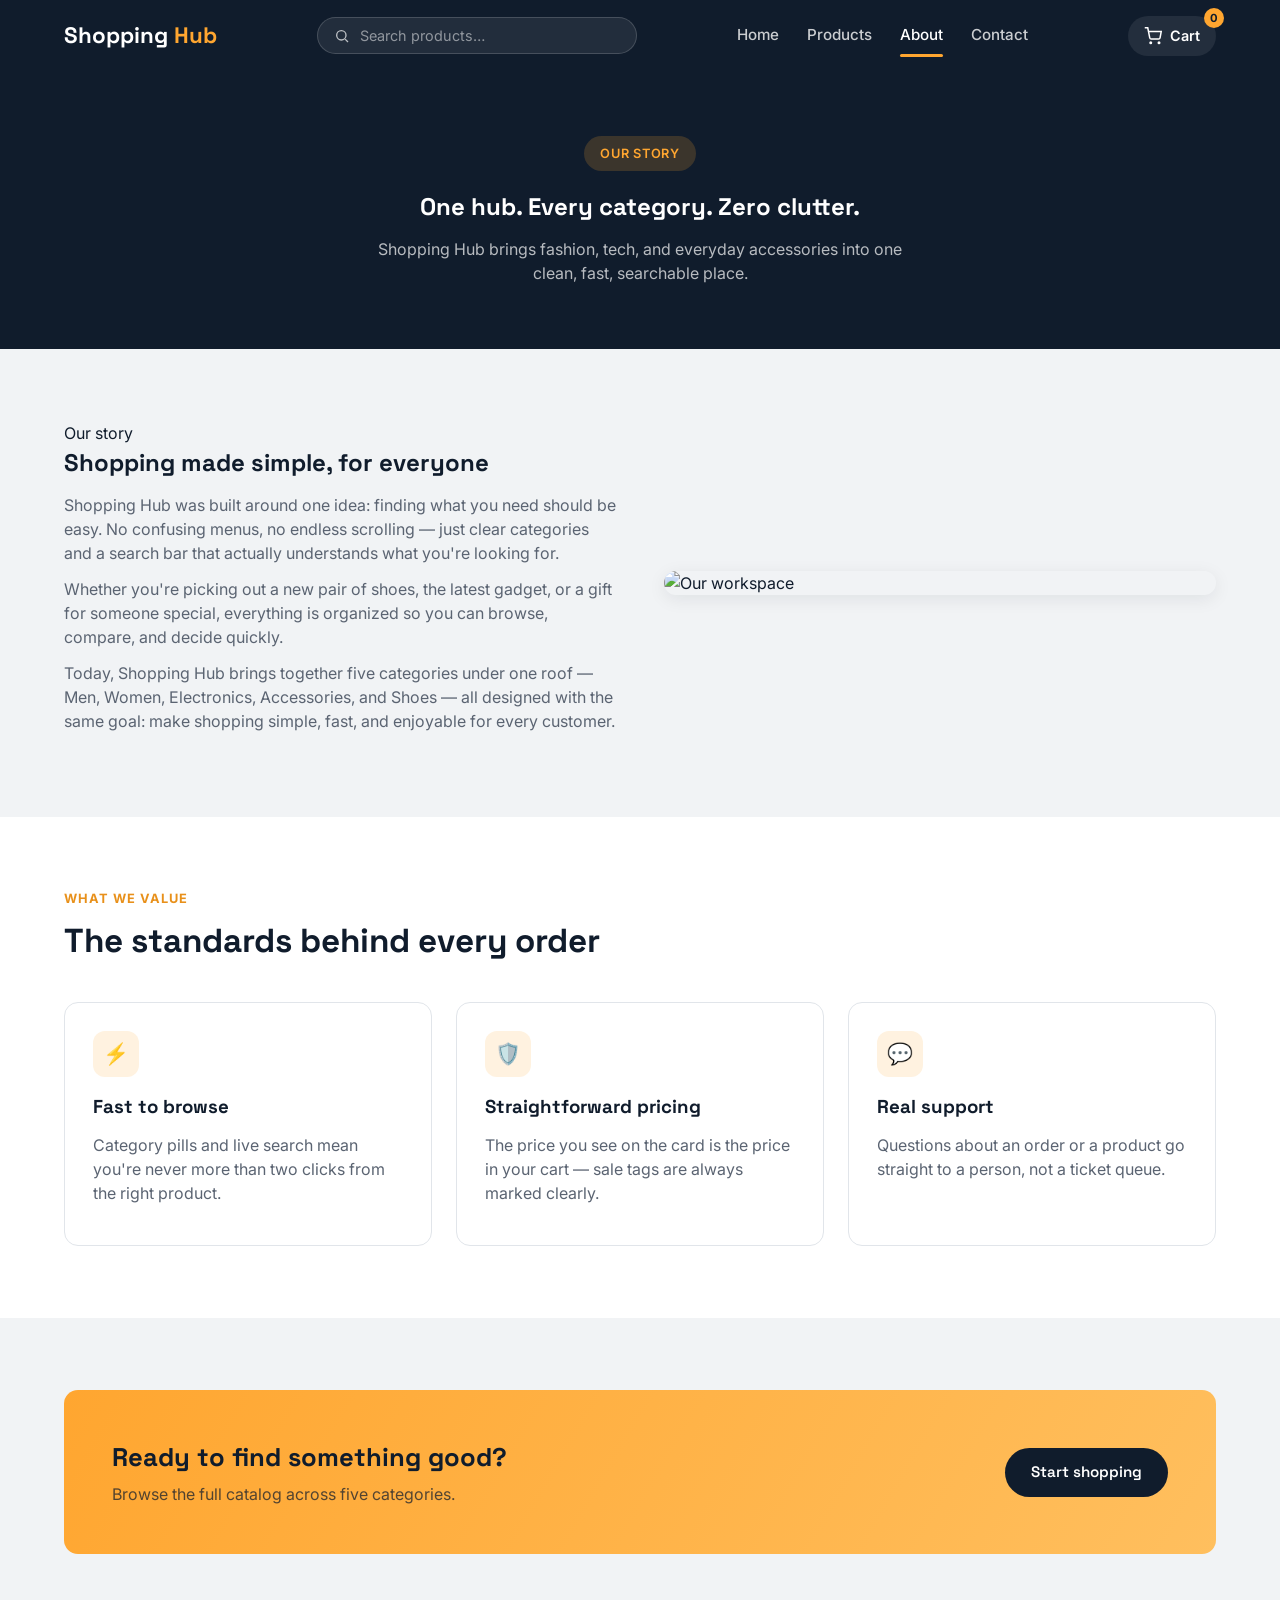
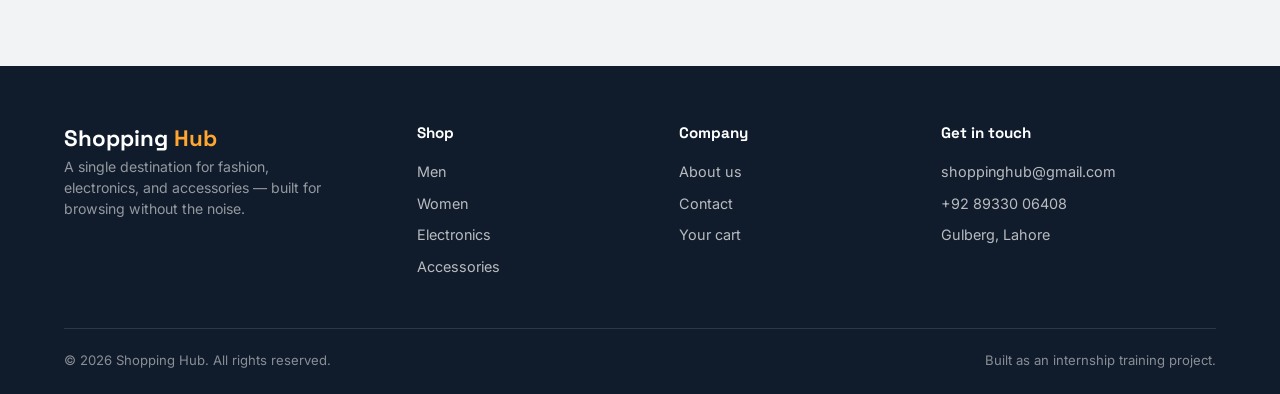
==== about.html @ f4cd49aa "Add files via upload" ====
<!DOCTYPE html>
<html lang="en">
<head>
<meta charset="UTF-8">
<meta name="viewport" content="width=device-width, initial-scale=1.0">
<title>About Us — Shopping Hub</title>
<link rel="stylesheet" href="main.css">
</head>
<body>

<header class="site-header">
  <div class="nav-top container">
    <a href="index.html" class="logo">Shopping<span>Hub</span></a>

    <div class="nav-search">
      <button type="button" id="header-search-btn" aria-label="Search">
        <svg width="16" height="16" viewBox="0 0 24 24" fill="none" stroke="currentColor" stroke-width="2"><circle cx="11" cy="11" r="7"/><path d="m21 21-4.3-4.3"/></svg>
      </button>
      <input type="text" id="header-search" placeholder="Search products…">
    </div>

    <nav class="nav-links js-nav-links">
      <a href="index.html">Home</a>
      <a href="products.html">Products</a>
      <a href="about.html" class="active">About</a>
      <a href="contact.html">Contact</a>
    </nav>

    <div class="nav-actions">
      <a href="cart.html" class="cart-link">
        <svg width="18" height="18" viewBox="0 0 24 24" fill="none" stroke="currentColor" stroke-width="2"><circle cx="9" cy="21" r="1"/><circle cx="20" cy="21" r="1"/><path d="M1 1h4l2.68 13.39a2 2 0 0 0 2 1.61h9.72a2 2 0 0 0 2-1.61L23 6H6"/></svg>
        <span class="cart-text">Cart</span>
        <span class="cart-badge js-cart-count">0</span>
      </a>
      <button class="nav-toggle js-nav-toggle" aria-label="Toggle menu" aria-expanded="false">☰</button>
    </div>
  </div>
</header>

<section class="about-hero">
  <div class="container">
    <span class="eyebrow" style="background:rgba(255,166,48,0.18);">Our story</span>
    <h1>One hub. Every category. Zero clutter.</h1>
    <p>Shopping Hub brings fashion, tech, and everyday accessories into one clean, fast, searchable place.</p>
  </div>
</section>

<section>
  <div class="container">
    <div class="story-block">
      <div>
        <span class="tag">Our story</span>
        <h2>Shopping made simple, for everyone</h2>
        <p>Shopping Hub was built around one idea: finding what you need should be easy. No confusing menus, no endless scrolling — just clear categories and a search bar that actually understands what you're looking for.</p>
        <p>Whether you're picking out a new pair of shoes, the latest gadget, or a gift for someone special, everything is organized so you can browse, compare, and decide quickly.</p>
        <p>Today, Shopping Hub brings together five categories under one roof — Men, Women, Electronics, Accessories, and Shoes — all designed with the same goal: make shopping simple, fast, and enjoyable for every customer.</p>
      </div>
      <img src="images/about.jpg" alt="Our workspace">
    </div>
  </div>
</section>

<section class="section-alt">
  <div class="container">
    <div class="section-head">
      <div>
        <span class="tag">What we value</span>
        <h2>The standards behind every order</h2>
      </div>
    </div>
    <div class="value-grid">
      <div class="value-card">
        <div class="icon">⚡</div>
        <h3>Fast to browse</h3>
        <p>Category pills and live search mean you're never more than two clicks from the right product.</p>
      </div>
      <div class="value-card">
        <div class="icon">🛡️</div>
        <h3>Straightforward pricing</h3>
        <p>The price you see on the card is the price in your cart — sale tags are always marked clearly.</p>
      </div>
      <div class="value-card">
        <div class="icon">💬</div>
        <h3>Real support</h3>
        <p>Questions about an order or a product go straight to a person, not a ticket queue.</p>
      </div>
    </div>
  </div>
</section>

<section>
  <div class="container">
    <div class="cta-band">
      <div>
        <h2>Ready to find something good?</h2>
        <p>Browse the full catalog across five categories.</p>
      </div>
      <a href="products.html" class="btn btn-dark">Start shopping</a>
    </div>
  </div>
</section>

<footer class="site-footer">
  <div class="container">
    <div class="footer-grid">
      <div class="footer-brand">
        <a href="index.html" class="logo">Shopping<span>Hub</span></a>
        <p>A single destination for fashion, electronics, and accessories — built for browsing without the noise.</p>
      </div>
      <div>
        <h4>Shop</h4>
        <ul>
          <li><a href="products.html?cat=Men">Men</a></li>
          <li><a href="products.html?cat=Women">Women</a></li>
          <li><a href="products.html?cat=Electronics">Electronics</a></li>
          <li><a href="products.html?cat=Accessories">Accessories</a></li>
        </ul>
      </div>
      <div>
        <h4>Company</h4>
        <ul>
          <li><a href="about.html">About us</a></li>
          <li><a href="contact.html">Contact</a></li>
          <li><a href="cart.html">Your cart</a></li>
        </ul>
      </div>
      <div>
        <h4>Get in touch</h4>
        <ul>
          <li>shoppinghub@gmail.com</li>
          <li>+92 89330 06408</li>
          <li>Gulberg, Lahore</li>
        </ul>
      </div>
    </div>
    <div class="footer-bottom">
      <span>© 2026 Shopping Hub. All rights reserved.</span>
      <span>Built as an internship training project.</span>
    </div>
  </div>
</footer>

<script src="main.js"></script>
</body>
</html>
---- main.css ----
/* Shopping Hub - main stylesheet
   Theme: Navy + Amber */

@import url('https://fonts.googleapis.com/css2?family=Space+Grotesk:wght@500;600;700&family=Inter:wght@400;500;600;700&display=swap');

:root{
  /* Color tokens */
  --ink:        #101C2C;
  --ink-soft:   #1C2C42;
  --amber:      #FFA630;
  --amber-dark: #E8901A;
  --emerald:    #1F8A70;
  --paper:      #F1F3F5;
  --card:       #FFFFFF;
  --slate:      #5B6472;
  --slate-light:#8A93A0;
  --line:       #E1E5EA;
  --danger:     #E14848;

  /* Type */
  --font-display: 'Space Grotesk', sans-serif;
  --font-body: 'Inter', sans-serif;

  /* Layout */
  --radius: 14px;
  --radius-sm: 8px;
  --shadow: 0 4px 18px rgba(16, 28, 44, 0.08);
  --shadow-lift: 0 12px 30px rgba(16, 28, 44, 0.14);
  --maxw: 1200px;
}

*, *::before, *::after{ box-sizing: border-box; }

html{ scroll-behavior: smooth; }
html, body{ overflow-x: hidden; width: 100%; }

body{
  margin: 0;
  font-family: var(--font-body);
  background: var(--paper);
  color: var(--ink);
  line-height: 1.5;
  -webkit-font-smoothing: antialiased;
}

img{ max-width: 100%; display: block; }
a{ text-decoration: none; color: inherit; }
ul{ list-style: none; margin: 0; padding: 0; }
button{ font-family: inherit; cursor: pointer; }

.container{
  max-width: var(--maxw);
  margin: 0 auto;
  padding: 0 24px;
}

h1, h2, h3, h4{
  font-family: var(--font-display);
  font-weight: 700;
  margin: 0 0 12px;
  color: var(--ink);
}

p{ margin: 0 0 12px; color: var(--slate); }

:focus-visible{
  outline: 3px solid var(--amber);
  outline-offset: 2px;
}

@media (prefers-reduced-motion: reduce){
  *{ animation: none !important; transition: none !important; }
}

/* Buttons */
.btn{
  display: inline-flex;
  align-items: center;
  justify-content: center;
  gap: 8px;
  padding: 13px 26px;
  border-radius: 999px;
  border: none;
  font-family: var(--font-display);
  font-weight: 600;
  font-size: 0.95rem;
  transition: transform 0.15s ease, box-shadow 0.15s ease, background 0.15s ease;
}
.btn-primary{ background: var(--amber); color: var(--ink); }
.btn-primary:hover{ background: var(--amber-dark); transform: translateY(-2px); box-shadow: var(--shadow-lift); }
.btn-dark{ background: var(--ink); color: #fff; }
.btn-dark:hover{ background: var(--ink-soft); transform: translateY(-2px); box-shadow: var(--shadow-lift); }
.btn-outline{ background: transparent; border: 2px solid var(--ink); color: var(--ink); }
.btn-outline:hover{ background: var(--ink); color: #fff; }
.btn-block{ width: 100%; }
.btn:disabled{ opacity: 0.5; cursor: not-allowed; transform: none !important; }

/* Header / nav */
.site-header{ position: sticky; top: 0; z-index: 100; background: var(--ink); color: #fff; }
.nav-top{ display: flex; align-items: center; justify-content: space-between; padding: 16px 24px; gap: 24px; }
.logo{ font-family: var(--font-display); font-weight: 700; font-size: 1.4rem; color: #fff; display: flex; align-items: center; gap: 6px; white-space: nowrap; }
.logo span{ color: var(--amber); }

.nav-links{ display: flex; gap: 28px; font-weight: 500; font-size: 0.95rem; }
.nav-links a{ color: rgba(255,255,255,0.78); position: relative; padding: 4px 0; transition: color 0.15s ease; }
.nav-links a:hover, .nav-links a.active{ color: #fff; }
.nav-links a.active::after{ content: ''; position: absolute; left: 0; right: 0; bottom: -6px; height: 3px; border-radius: 3px; background: var(--amber); }

.nav-search{ display: flex; align-items: center; background: rgba(255,255,255,0.08); border: 1px solid rgba(255,255,255,0.16); border-radius: 999px; padding: 8px 16px; gap: 8px; flex: 1; max-width: 320px; }
.nav-search input{ background: transparent; border: none; outline: none; color: #fff; font-family: var(--font-body); font-size: 0.9rem; width: 100%; }
.nav-search input::placeholder{ color: rgba(255,255,255,0.5); }
.nav-search svg{ flex-shrink: 0; opacity: 0.7; }
.nav-search button{ background: none; border: none; padding: 0; display: flex; align-items: center; color: #fff; transition: opacity 0.15s ease; }
.nav-search button:hover svg{ opacity: 1; }
.nav-search button:hover{ opacity: 1; }

.nav-actions{ display: flex; align-items: center; gap: 18px; }
.cart-link{ position: relative; display: flex; align-items: center; gap: 8px; background: rgba(255,255,255,0.08); padding: 9px 16px; border-radius: 999px; font-weight: 600; font-size: 0.9rem; transition: background 0.15s ease; }
.cart-link:hover{ background: rgba(255,255,255,0.16); }
.cart-badge{ position: absolute; top: -8px; right: -8px; background: var(--amber); color: var(--ink); font-size: 0.7rem; font-weight: 700; min-width: 20px; height: 20px; border-radius: 999px; display: flex; align-items: center; justify-content: center; padding: 0 4px; transition: transform 0.25s cubic-bezier(.34,1.56,.64,1); }
.cart-badge.bump{ animation: bump 0.4s ease; }
@keyframes bump{ 0%{ transform: scale(1); } 35%{ transform: scale(1.5); } 100%{ transform: scale(1); } }

.nav-toggle{ display: none; background: transparent; border: none; color: #fff; font-size: 1.6rem; }

/* Hero */
.hero{
  background: linear-gradient(135deg, var(--ink) 0%, var(--ink-soft) 60%, #24344c 100%);
  color: #fff;
  position: relative;
  overflow: hidden;
}
.hero::before{ content: ''; position: absolute; width: 480px; height: 480px; background: radial-gradient(circle, rgba(255,166,48,0.28) 0%, transparent 70%); top: -180px; right: -140px; }
.hero-inner{ display: grid; grid-template-columns: 1.1fr 0.9fr; align-items: center; gap: 48px; padding: 72px 24px 88px; position: relative; z-index: 1; }
.eyebrow{ display: inline-flex; align-items: center; gap: 8px; background: rgba(255,166,48,0.15); color: var(--amber); font-weight: 600; font-size: 0.8rem; letter-spacing: 0.06em; text-transform: uppercase; padding: 8px 16px; border-radius: 999px; margin-bottom: 18px; }
.hero h1{ color: #fff; font-size: clamp(2.2rem, 4.4vw, 3.4rem); line-height: 1.08; margin-bottom: 18px; }
.hero h1 em{ font-style: normal; color: var(--amber); }
.hero p.lead{ color: rgba(255,255,255,0.72); font-size: 1.08rem; max-width: 480px; margin-bottom: 30px; }
.hero-cta{ display: flex; gap: 14px; flex-wrap: wrap; }

.hero-stats{ display: flex; gap: 32px; margin-top: 44px; flex-wrap: wrap; }
.hero-stats div strong{ display: block; font-family: var(--font-display); font-size: 1.5rem; color: #fff; }
.hero-stats div span{ font-size: 0.82rem; color: rgba(255,255,255,0.55); }

.hero-visual{ position: relative; width: 100%; max-width: 460px; max-height: 460px; aspect-ratio: 1/1; margin-left: auto; border-radius: var(--radius); overflow: hidden; border: 1px solid rgba(255,255,255,0.12); box-shadow: var(--shadow-lift); }
.hero-visual img{ width: 100%; height: 100%; object-fit: cover; object-position: top center; }

/* Category pills */
.category-pills{ display: flex; gap: 10px; flex-wrap: wrap; position: relative; }
.pill{ padding: 10px 20px; border-radius: 999px; border: 2px solid var(--line); background: var(--card); font-weight: 600; font-size: 0.9rem; color: var(--slate); transition: all 0.18s ease; }
.pill:hover{ border-color: var(--amber); color: var(--ink); }
.pill.active{ background: var(--ink); border-color: var(--ink); color: #fff; }

/* Sections */
section{ padding: 72px 0; }
.section-head{ display: flex; align-items: flex-end; justify-content: space-between; gap: 24px; margin-bottom: 36px; flex-wrap: wrap; }
.section-head .tag{ color: var(--amber-dark); font-weight: 700; font-size: 0.8rem; letter-spacing: 0.08em; text-transform: uppercase; display: block; margin-bottom: 8px; }
.section-head h2{ margin: 0; font-size: clamp(1.6rem, 2.6vw, 2.1rem); }
.section-alt{ background: var(--card); }

/* Category tiles (home) */
.cat-grid{ display: grid; grid-template-columns: repeat(5, 1fr); gap: 18px; }
.cat-card{ background: var(--card); border-radius: var(--radius); overflow: hidden; box-shadow: var(--shadow); transition: transform 0.2s ease, box-shadow 0.2s ease; border: 1px solid var(--line); }
.cat-card:hover{ transform: translateY(-6px); box-shadow: var(--shadow-lift); }
.cat-card .cat-img{ aspect-ratio: 4/3; overflow: hidden; background: var(--paper); }
.cat-card .cat-img img{ width: 100%; height: 100%; object-fit: cover; transition: transform 0.4s ease; }
.cat-card:hover .cat-img img{ transform: scale(1.06); }
.cat-card .cat-label{ padding: 14px 16px; display: flex; align-items: center; justify-content: space-between; font-family: var(--font-display); font-weight: 600; }
.cat-card .cat-label .count{ font-family: var(--font-body); font-size: 0.78rem; color: var(--slate-light); font-weight: 500; }

/* Product grid & cards */
.product-grid{ display: grid; grid-template-columns: repeat(4, 1fr); gap: 22px; }
.product-card{ background: var(--card); border-radius: var(--radius); overflow: hidden; border: 1px solid var(--line); box-shadow: var(--shadow); transition: transform 0.2s ease, box-shadow 0.2s ease; display: flex; flex-direction: column; position: relative; }
.product-card::after{
  content: '';
  position: absolute;
  top: 0; left: -60%;
  width: 40%; height: 100%;
  background: linear-gradient(115deg, transparent 0%, rgba(255,255,255,0.55) 50%, transparent 100%);
  transform: skewX(-20deg);
  pointer-events: none;
  opacity: 0;
  z-index: 2;
}
.product-card:hover::after{ opacity: 1; animation: shine-sweep 0.9s ease forwards; }
@keyframes shine-sweep{ from{ left: -60%; } to{ left: 130%; } }
.product-card:hover{ transform: translateY(-5px); box-shadow: var(--shadow-lift); }
.product-card:active{ transform: translateY(-2px) scale(0.99); box-shadow: 0 0 0 3px rgba(255,166,48,0.35), var(--shadow-lift); }

.product-thumb{ position: relative; aspect-ratio: 1/1; background: var(--paper); overflow: hidden; }
.product-thumb img{ width: 100%; height: 100%; object-fit: cover; transition: transform 0.4s ease; }
.product-card:hover .product-thumb img{ transform: scale(1.07); }
.product-badge{ position: absolute; top: 12px; left: 12px; background: var(--emerald); color: #fff; font-size: 0.7rem; font-weight: 700; padding: 5px 11px; border-radius: 999px; text-transform: uppercase; letter-spacing: 0.03em; }
.product-info{ padding: 16px 18px 18px; display: flex; flex-direction: column; gap: 8px; flex: 1; }
.product-cat{ font-size: 0.72rem; font-weight: 700; color: var(--amber-dark); text-transform: uppercase; letter-spacing: 0.05em; }
.product-name{ font-family: var(--font-display); font-weight: 600; font-size: 1rem; color: var(--ink); }
.product-price{ font-family: var(--font-display); font-weight: 700; font-size: 1.1rem; color: var(--ink); margin-top: auto; }
.product-price .old{ font-size: 0.85rem; color: var(--slate-light); text-decoration: line-through; font-weight: 500; margin-left: 8px; }

.add-cart-btn{ margin-top: 6px; width: 100%; background: var(--ink); color: #fff; padding: 11px; border-radius: var(--radius-sm); border: none; font-weight: 600; font-size: 0.88rem; display: flex; align-items: center; justify-content: center; gap: 8px; transition: background 0.15s ease, transform 0.15s ease; }
.add-cart-btn:hover{ background: var(--amber); color: var(--ink); }
.add-cart-btn:active{ transform: scale(0.97); }
.add-cart-btn.added{
  background: var(--emerald);
  color: #fff;
  box-shadow: 0 0 0 4px rgba(31,138,112,0.25), 0 0 14px rgba(31,138,112,0.55);
  animation: added-pop 0.4s ease;
}
@keyframes added-pop{ 0%{ transform: scale(1); } 40%{ transform: scale(1.06); } 100%{ transform: scale(1); } }

.no-results{ grid-column: 1 / -1; text-align: center; padding: 60px 20px; color: var(--slate); }
.no-results strong{ display: block; font-family: var(--font-display); font-size: 1.2rem; color: var(--ink); margin-bottom: 6px; }

/* Product toolbar */
.product-toolbar{ display: flex; align-items: center; justify-content: space-between; gap: 20px; flex-wrap: wrap; margin-bottom: 28px; }
.results-count{ color: var(--slate); font-size: 0.9rem; }
.results-count strong{ color: var(--ink); }
.sort-select{ padding: 10px 16px; border-radius: var(--radius-sm); border: 1px solid var(--line); background: var(--card); font-family: var(--font-body); font-size: 0.88rem; color: var(--ink); }

/* About page */
.about-hero{ background: var(--ink); color: #fff; padding: 64px 0; text-align: center; }
.about-hero h1{ color: #fff; }
.about-hero p{ color: rgba(255,255,255,0.7); max-width: 560px; margin: 0 auto; }
.value-grid{ display: grid; grid-template-columns: repeat(3, 1fr); gap: 24px; }
.value-card{ background: var(--card); border: 1px solid var(--line); border-radius: var(--radius); padding: 28px; }
.value-card .icon{ width: 46px; height: 46px; border-radius: 12px; background: rgba(255,166,48,0.15); color: var(--amber-dark); display: flex; align-items: center; justify-content: center; font-size: 1.3rem; margin-bottom: 16px; }
.story-block{ display: grid; grid-template-columns: 1fr 1fr; gap: 48px; align-items: center; }
.story-block img{ border-radius: var(--radius); box-shadow: var(--shadow); }

.story-milestones{ display: grid; grid-template-columns: repeat(3, 1fr); gap: 18px; margin-top: 48px; padding-top: 40px; border-top: 1px solid var(--line); }
.milestone{ text-align: center; }
.milestone strong{ display: block; font-family: var(--font-display); font-size: 2rem; color: var(--amber-dark); margin-bottom: 6px; }
.milestone span{ font-size: 0.86rem; color: var(--slate); }

/* Contact page */
.contact-wrap{ display: grid; grid-template-columns: 0.9fr 1.1fr; gap: 40px; }
.contact-info{ background: var(--ink); color: #fff; border-radius: var(--radius); padding: 40px 32px; }
.contact-info h3{ color: #fff; }
.contact-info p{ color: rgba(255,255,255,0.68); }
.contact-item{ display: flex; gap: 14px; align-items: flex-start; margin-bottom: 22px; }
.contact-item .ico{ width: 40px; height: 40px; border-radius: 10px; background: rgba(255,166,48,0.16); color: var(--amber); display: flex; align-items: center; justify-content: center; flex-shrink: 0; }
.contact-item strong{ display: block; font-family: var(--font-display); }
.contact-item span{ color: rgba(255,255,255,0.68); font-size: 0.92rem; }

.contact-form{ background: var(--card); border-radius: var(--radius); border: 1px solid var(--line); padding: 36px; }
.form-row{ display: grid; grid-template-columns: 1fr 1fr; gap: 18px; }
.field{ margin-bottom: 18px; }
.field label{ display: block; font-weight: 600; font-size: 0.88rem; margin-bottom: 7px; color: var(--ink); }
.field input, .field textarea, .field select{ width: 100%; padding: 12px 14px; border-radius: var(--radius-sm); border: 1.5px solid var(--line); font-family: var(--font-body); font-size: 0.94rem; background: var(--paper); transition: border-color 0.15s ease; }
.field input:focus, .field textarea:focus, .field select:focus{ border-color: var(--amber); outline: none; background: #fff; }
.field textarea{ resize: vertical; min-height: 120px; }
.field.error input, .field.error textarea{ border-color: var(--danger); }
.field .error-msg{ color: var(--danger); font-size: 0.78rem; margin-top: 5px; display: none; }
.field.error .error-msg{ display: block; }
.form-success{ display: none; background: rgba(31,138,112,0.1); border: 1.5px solid var(--emerald); color: var(--emerald); padding: 16px 18px; border-radius: var(--radius-sm); font-weight: 600; margin-bottom: 18px; align-items: center; gap: 10px; }
.form-success.show{ display: flex; }

/* Cart page */
.cart-layout{ display: grid; grid-template-columns: 1fr 340px; gap: 32px; align-items: start; }
.cart-items{ background: var(--card); border-radius: var(--radius); border: 1px solid var(--line); overflow: hidden; }
.cart-row{ display: grid; grid-template-columns: 80px 1fr auto auto auto; gap: 18px; align-items: center; padding: 18px 22px; border-bottom: 1px solid var(--line); }
.cart-row:last-child{ border-bottom: none; }
.cart-row img{ width: 80px; height: 80px; object-fit: cover; border-radius: var(--radius-sm); background: var(--paper); }
.cart-row .item-name{ font-family: var(--font-display); font-weight: 600; }
.cart-row .item-cat{ font-size: 0.78rem; color: var(--slate-light); text-transform: uppercase; }
.qty-control{ display: flex; align-items: center; border: 1.5px solid var(--line); border-radius: 999px; overflow: hidden; }
.qty-control button{ width: 30px; height: 30px; background: var(--paper); border: none; font-weight: 700; color: var(--ink); }
.qty-control button:hover{ background: var(--amber); }
.qty-control span{ width: 32px; text-align: center; font-weight: 600; }
.remove-btn{ background: none; border: none; color: var(--danger); font-size: 0.82rem; font-weight: 600; }
.remove-btn:hover{ text-decoration: underline; }
.item-total{ font-family: var(--font-display); font-weight: 700; }

.cart-summary{ background: var(--ink); color: #fff; border-radius: var(--radius); padding: 28px; position: sticky; top: 100px; }
.cart-summary h3{ color: #fff; }
.summary-row{ display: flex; justify-content: space-between; padding: 10px 0; color: rgba(255,255,255,0.78); font-size: 0.92rem; border-bottom: 1px solid rgba(255,255,255,0.12); }
.summary-row.total{ color: #fff; font-weight: 700; font-size: 1.15rem; font-family: var(--font-display); border-bottom: none; padding-top: 16px; }
.empty-cart{ text-align: center; padding: 90px 20px; background: var(--card); border-radius: var(--radius); border: 1px solid var(--line); }
.empty-cart .icon{ font-size: 3rem; margin-bottom: 14px; }

/* CTA band */
.cta-band{ background: linear-gradient(120deg, var(--amber) 0%, #ffbf5e 100%); border-radius: var(--radius); padding: 48px; display: flex; align-items: center; justify-content: space-between; gap: 24px; flex-wrap: wrap; }
.cta-band h2{ margin: 0; font-size: 1.6rem; }
.cta-band p{ color: rgba(16,28,44,0.72); margin: 6px 0 0; }

/* Footer */
.site-footer{ background: var(--ink); color: rgba(255,255,255,0.7); padding: 56px 0 24px; margin-top: 40px; }
.footer-grid{ display: grid; grid-template-columns: 1.4fr 1fr 1fr 1.2fr; gap: 32px; margin-bottom: 40px; }
.footer-grid h4{ color: #fff; font-size: 0.95rem; margin-bottom: 16px; }
.footer-grid ul li{ margin-bottom: 10px; font-size: 0.9rem; }
.footer-grid ul li a:hover{ color: var(--amber); }
.footer-brand p{ color: rgba(255,255,255,0.55); font-size: 0.88rem; max-width: 280px; }
.footer-bottom{ border-top: 1px solid rgba(255,255,255,0.12); padding-top: 22px; display: flex; justify-content: space-between; font-size: 0.82rem; color: rgba(255,255,255,0.5); flex-wrap: wrap; gap: 10px; }

/* Toast */
.toast{ position: fixed; bottom: 28px; right: 28px; background: var(--ink); color: #fff; padding: 16px 22px; border-radius: var(--radius-sm); box-shadow: var(--shadow-lift); display: flex; align-items: center; gap: 12px; transform: translateY(20px); opacity: 0; pointer-events: none; transition: all 0.3s ease; z-index: 200; font-size: 0.92rem; font-weight: 500; }
.toast.show{ transform: translateY(0); opacity: 1; }
.toast .dot{ width: 10px; height: 10px; border-radius: 50%; background: var(--emerald); flex-shrink: 0; }

/* Page header / breadcrumb */
.page-head{ background: var(--card); border-bottom: 1px solid var(--line); padding: 20px 0; }
.page-head .crumb{ font-size: 0.85rem; color: var(--slate); }
.page-head .crumb strong{ color: var(--ink); }

/* Responsive */
@media (max-width: 1080px){
  .cat-grid{ grid-template-columns: repeat(3, 1fr); }
  .product-grid{ grid-template-columns: repeat(3, 1fr); }
  .footer-grid{ grid-template-columns: 1fr 1fr; }
}

@media (max-width: 900px){
  .nav-search{ display: none; }
  .nav-links{ position: absolute; top: 100%; left: 0; right: 0; background: var(--ink); flex-direction: column; gap: 0; padding: 8px 24px 18px; display: none; }
  .nav-links.open{ display: flex; }
  .nav-links a{ padding: 12px 0; border-bottom: 1px solid rgba(255,255,255,0.08); }
  .nav-links a.active::after{ display: none; }
  .nav-toggle{ display: block; }

  .nav-top{ padding: 14px 16px; flex-wrap: wrap; gap: 12px; }
  .logo{ font-size: 1.2rem; }
  .container{ padding: 0 16px; }
  section{ padding: 48px 0; }

  .hero-inner{ grid-template-columns: 1fr; padding: 48px 24px 56px; }
  .hero-visual{ order: -1; max-width: 100%; max-height: 320px; aspect-ratio: 16/9; margin-left: 0; }

  .story-block{ grid-template-columns: 1fr; }
  .story-milestones{ grid-template-columns: 1fr 1fr; }
  .story-block img{ order: -1; }

  .contact-wrap{ grid-template-columns: 1fr; }
  .contact-form{ padding: 24px 20px; }
  .contact-info{ padding: 28px 22px; }

  .cart-layout{ grid-template-columns: 1fr; }
  .cart-summary{ position: static; }

  .value-grid{ grid-template-columns: 1fr 1fr; }
  .product-toolbar{ flex-direction: column; align-items: stretch; }
  .sort-select{ width: 100%; }
  .cta-band{ padding: 32px 24px; }
}

@media (max-width: 680px){
  .cat-grid{ grid-template-columns: 1fr 1fr; }
  .product-grid{ grid-template-columns: 1fr 1fr; }
  .form-row{ grid-template-columns: 1fr; }
  .value-grid{ grid-template-columns: 1fr; }
  .footer-grid{ grid-template-columns: 1fr 1fr; }
  .cta-band{ flex-direction: column; text-align: center; }
  .cart-row{ grid-template-columns: 60px 1fr; grid-template-areas: "img name" "img qty" "img total"; }
  .cart-row img{ grid-area: img; width: 60px; height: 60px; }
  .cart-row .item-details{ grid-area: name; }
  .cart-row .qty-control{ grid-area: qty; }
  .cart-row .item-total{ grid-area: total; }
}

@media (max-width: 560px){
  .hero-inner{ padding: 40px 16px 44px; }
  .hero h1{ font-size: 1.9rem; }
  .hero-visual{ max-height: 240px; aspect-ratio: 4/3; }
  .cart-summary{ padding: 22px; }
  .about-hero{ padding: 44px 0; }
}

@media (max-width: 480px){
  .cat-grid{ grid-template-columns: 1fr 1fr; gap: 12px; }
  .product-grid{ grid-template-columns: 1fr 1fr; gap: 14px; }
  .hero-stats{ gap: 20px; }
  .footer-grid{ grid-template-columns: 1fr; }
  .footer-bottom{ flex-direction: column; text-align: center; }
}

@media (max-width: 380px){
  .cat-grid{ grid-template-columns: 1fr; }
  .product-grid{ grid-template-columns: 1fr; }
  .hero-stats{ flex-direction: column; gap: 12px; }
  .nav-actions{ gap: 10px; }
  .cart-link .cart-text{ display: none; }
}
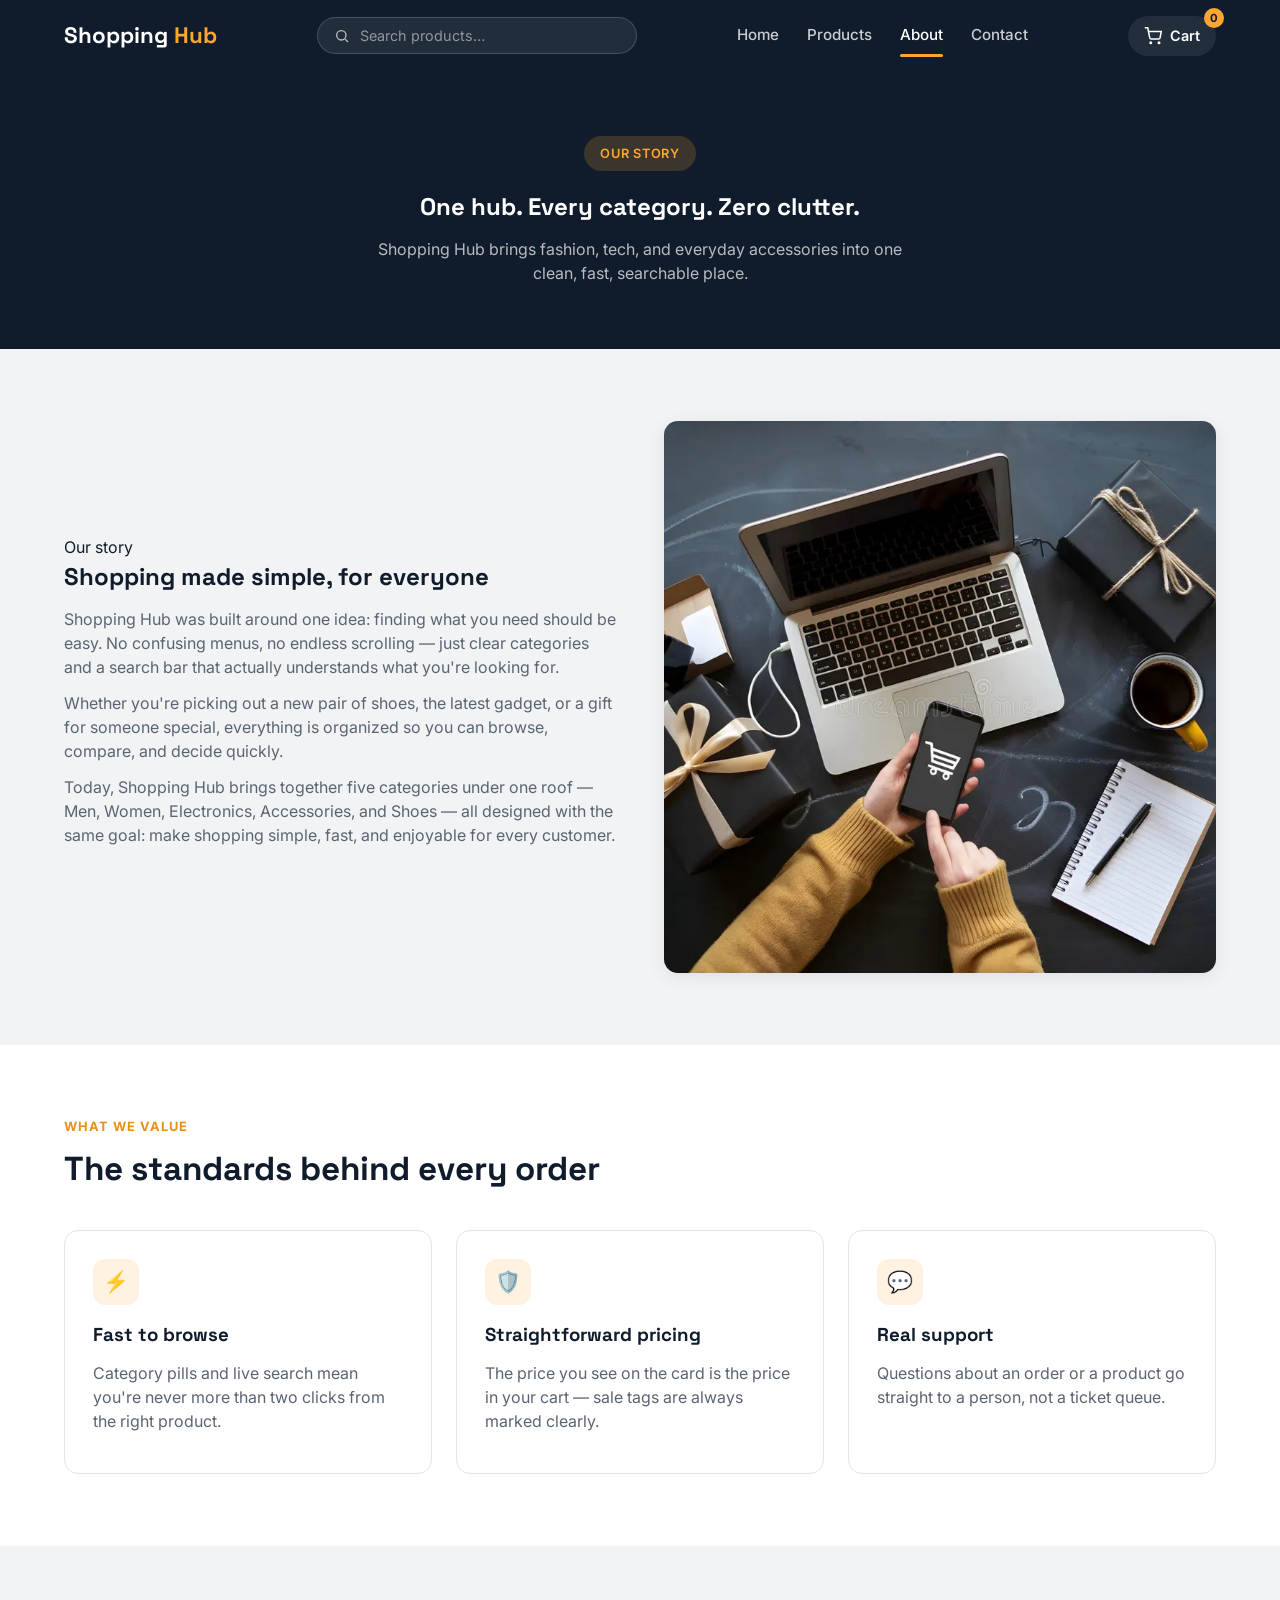
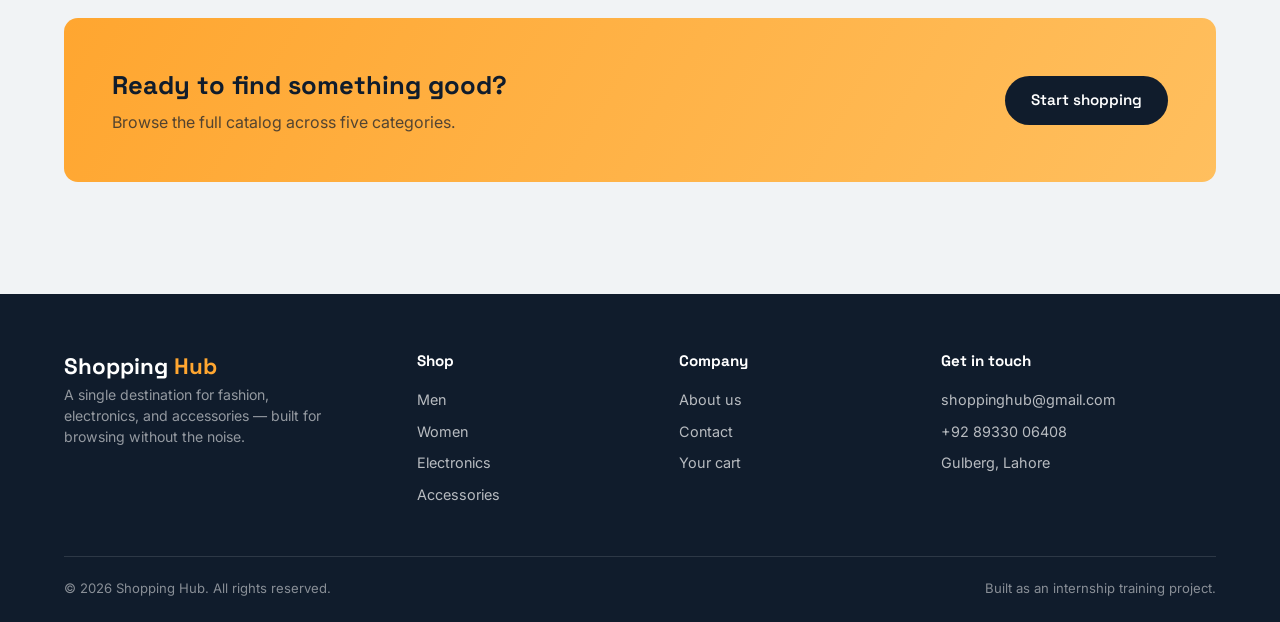
==== commit f47409ac: "Update about.html" ====
--- a/about.html
+++ b/about.html
@@ -55,7 +55,7 @@
         <p>Whether you're picking out a new pair of shoes, the latest gadget, or a gift for someone special, everything is organized so you can browse, compare, and decide quickly.</p>
         <p>Today, Shopping Hub brings together five categories under one roof — Men, Women, Electronics, Accessories, and Shoes — all designed with the same goal: make shopping simple, fast, and enjoyable for every customer.</p>
       </div>
-      <img src="images/about.jpg" alt="Our workspace">
+      <img src="about.jpg" alt="Our workspace">
     </div>
   </div>
 </section>
@@ -142,4 +142,4 @@
 
 <script src="main.js"></script>
 </body>
-</html>+</html>
